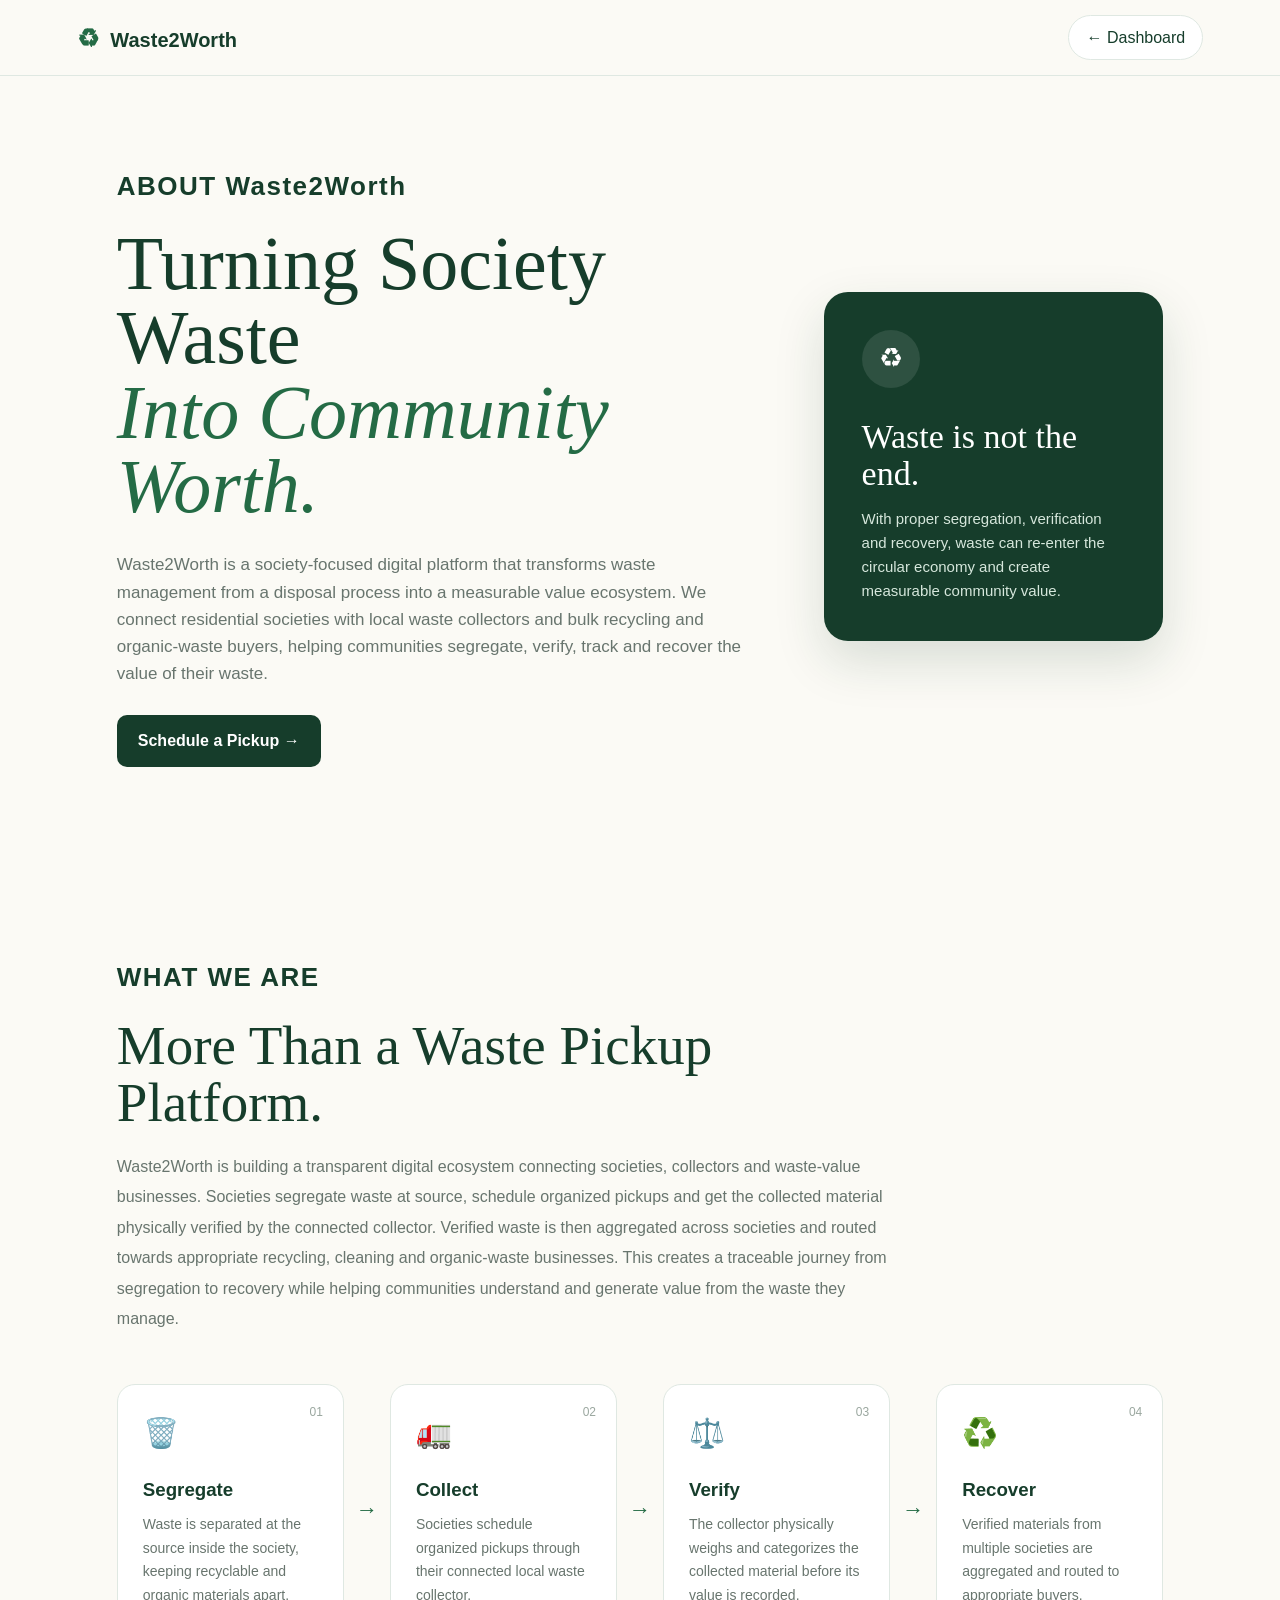
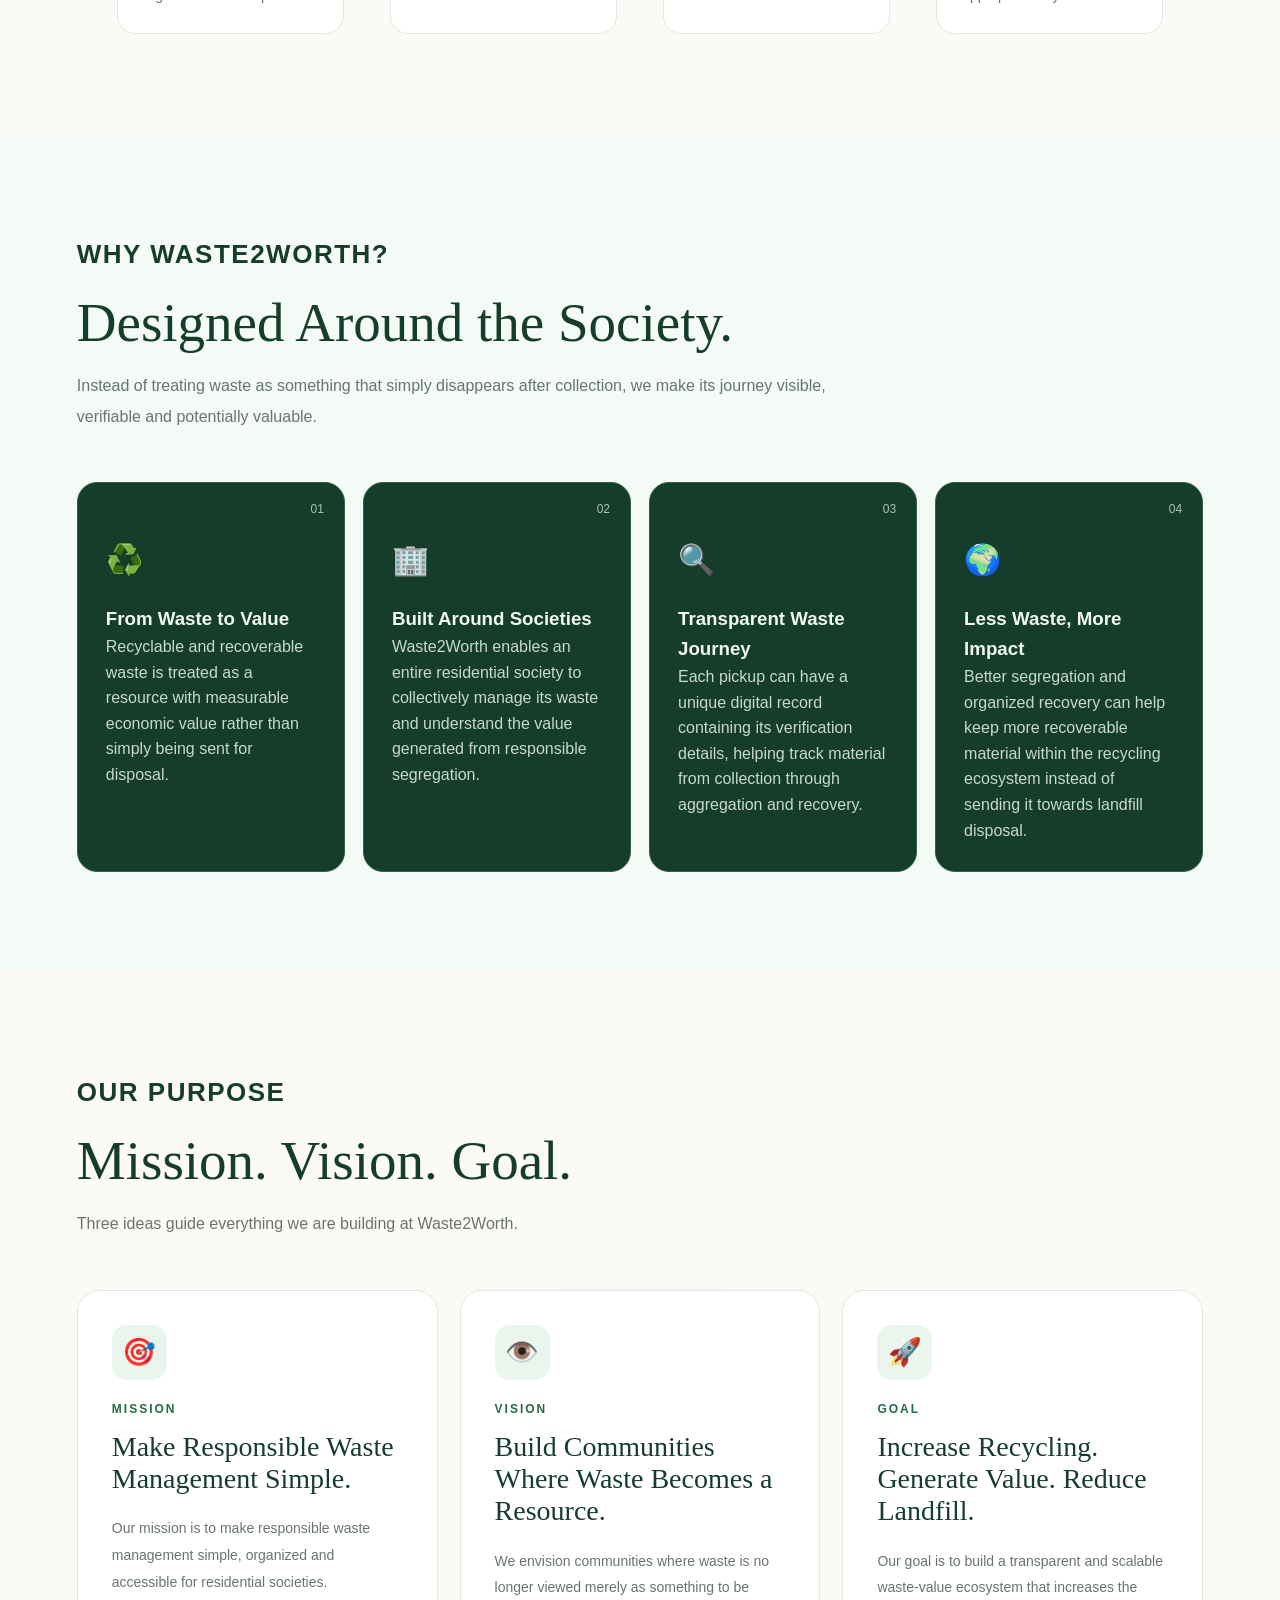
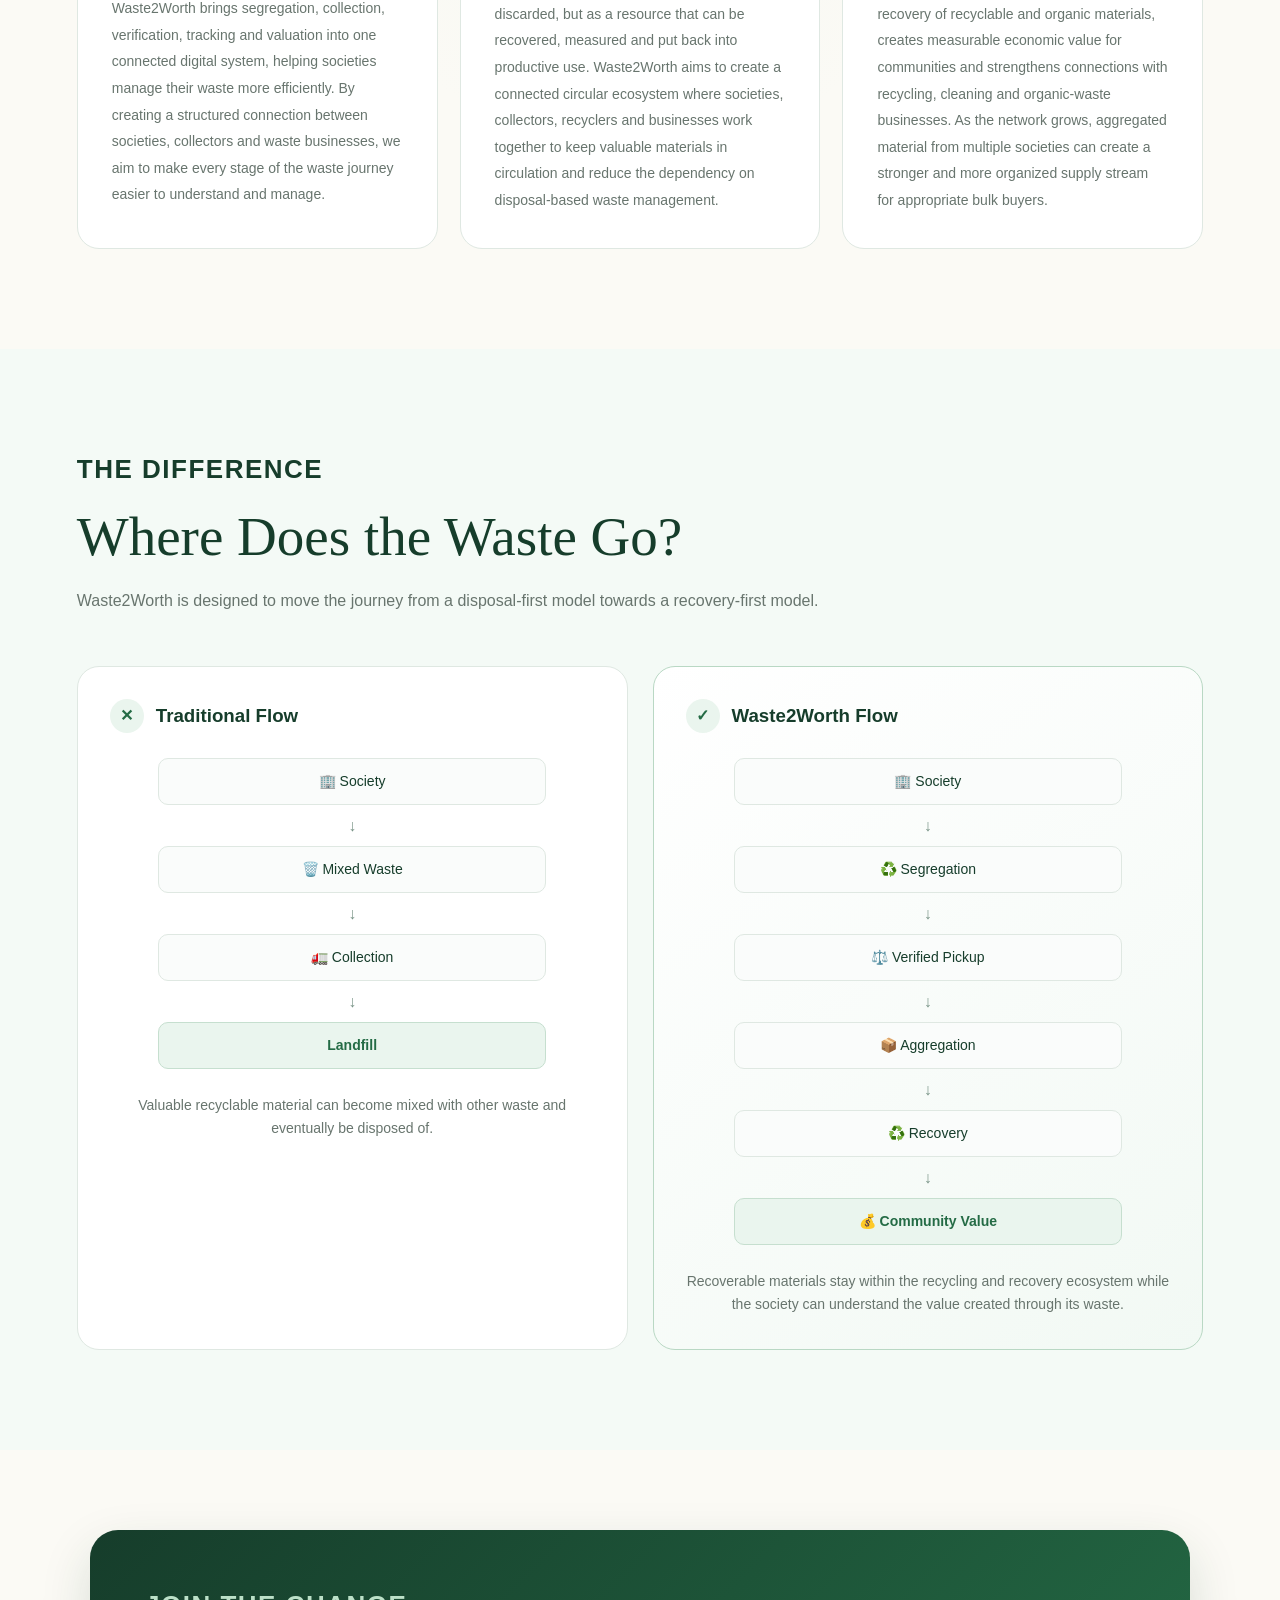
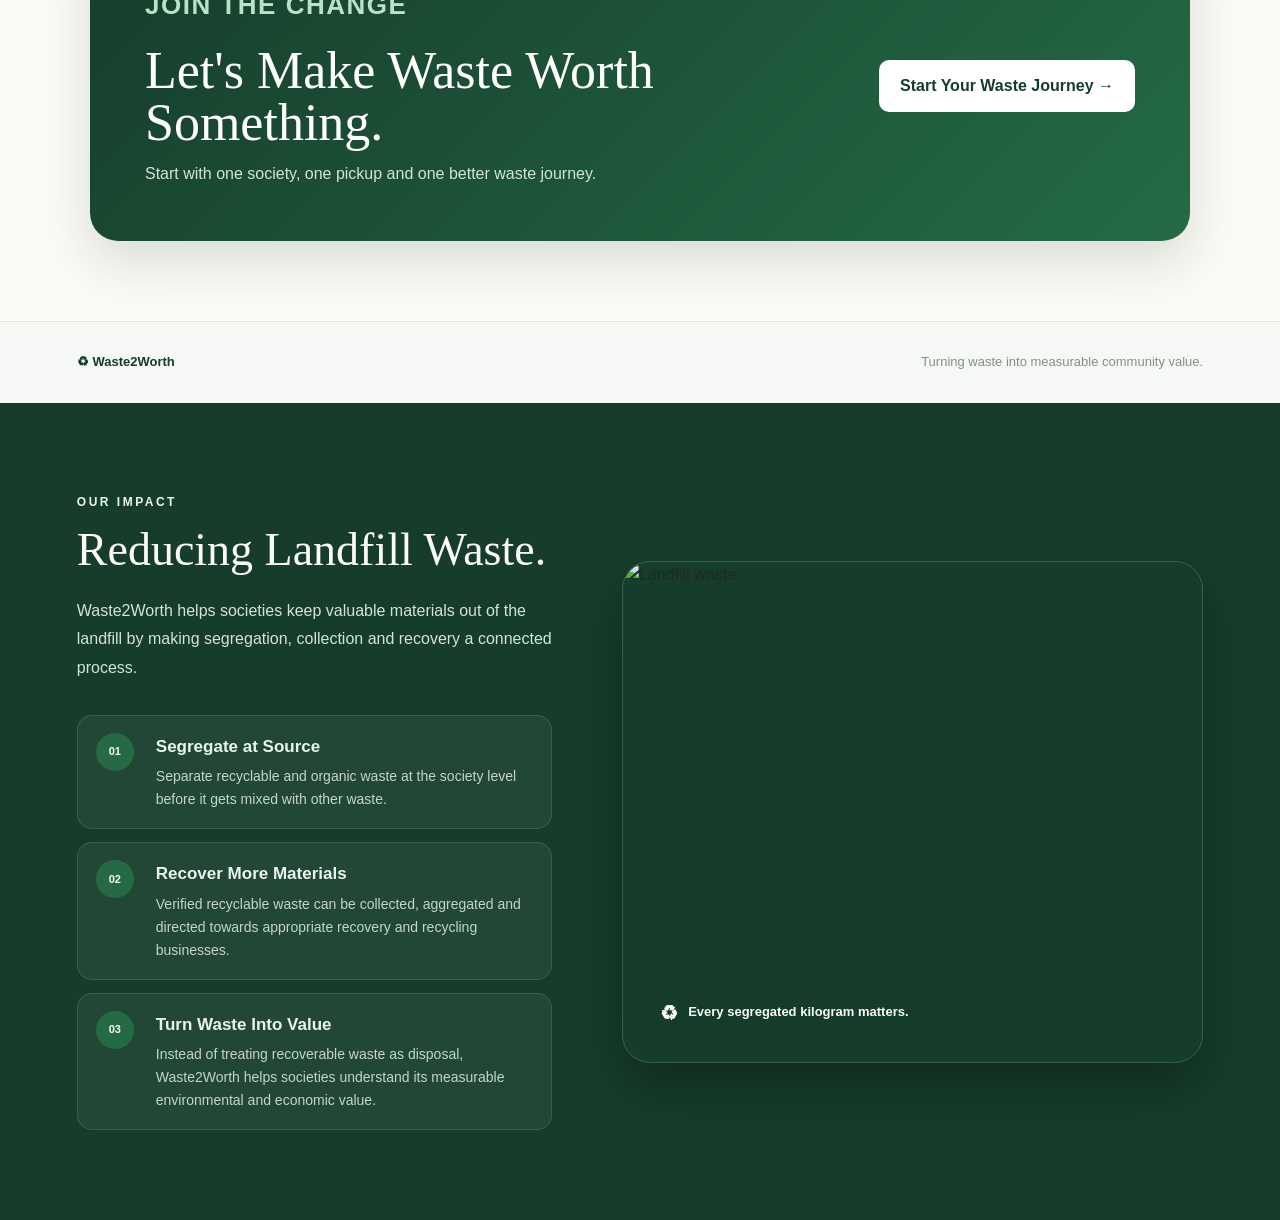
==== aboutus.html @ 1c3fe6f7 "Add files via upload" ====
<!DOCTYPE html>
<html lang="en">
<head>
    <meta charset="UTF-8">
    <meta name="viewport" content="width=device-width, initial-scale=1.0">

    <title>About Us | Waste2Worth</title>

    <!-- Google Font -->
    <link rel="preconnect" href="https://fonts.googleapis.com">
    <link rel="preconnect" href="https://fonts.gstatic.com" crossorigin>

    <link href="https://fonts.googleapis.com/css2?family=DM+Serif+Display:ital@0;1&display=swap" rel="stylesheet">

    <link rel="stylesheet" href="aboutus.css">
</head>

<body>

<!-- ============================= -->
<!-- NAVBAR -->
<!-- ============================= -->

<header class="navbar">

    <div class="logo">
        <span>♻</span>
        Waste2Worth
    </div>

    <a href="index.html" class="back-btn">
        ← Dashboard
    </a>

</header>


<main>

<!-- ============================= -->
<!-- HERO -->
<!-- ============================= -->

<section class="about-hero">

    <div class="hero-content">

        <p class="small-title">
            ABOUT <span>Waste2Worth</span>
        </p>

        <h1>
            Turning Society Waste
            <span>Into Community Worth.</span>
        </h1>

        <p class="hero-text">
            Waste2Worth is a society-focused digital platform that transforms
            waste management from a disposal process into a measurable value
            ecosystem. We connect residential societies with local waste
            collectors and bulk recycling and organic-waste buyers, helping
            communities segregate, verify, track and recover the value of
            their waste.
        </p>

        <a href="index.html" class="primary-btn">
            Schedule a Pickup →
        </a>

    </div>


    <div class="hero-stat-card">

        <div class="stat-icon">
            ♻
        </div>

        <h3>
            Waste is not the end.
        </h3>

        <p>
            With proper segregation, verification and recovery,
            waste can re-enter the circular economy and create
            measurable community value.
        </p>

    </div>

</section>


<!-- ============================= -->
<!-- WHAT WE ARE -->
<!-- ============================= -->

<section class="what-section">

    <div class="section-heading">

        <p class="small-title">
            WHAT WE ARE
        </p>

        <h2>
            More Than a Waste
            Pickup Platform.
        </h2>

        <p class="section-description">
            Waste2Worth is building a transparent digital ecosystem
            connecting societies, collectors and waste-value businesses.
            Societies segregate waste at source, schedule organized
            pickups and get the collected material physically verified
            by the connected collector. Verified waste is then aggregated
            across societies and routed towards appropriate recycling,
            cleaning and organic-waste businesses. This creates a traceable
            journey from segregation to recovery while helping communities
            understand and generate value from the waste they manage.
        </p>

    </div>


    <!-- JOURNEY -->

    <div class="journey">

        <div class="journey-card">

            <span>01</span>

            <div class="journey-icon">
                🗑️
            </div>

            <h3>
                Segregate
            </h3>

            <p>
                Waste is separated at the source inside the society,
                keeping recyclable and organic materials apart.
            </p>

        </div>


        <div class="journey-arrow">
            →
        </div>


        <div class="journey-card">

            <span>02</span>

            <div class="journey-icon">
                🚛
            </div>

            <h3>
                Collect
            </h3>

            <p>
                Societies schedule organized pickups through their
                connected local waste collector.
            </p>

        </div>


        <div class="journey-arrow">
            →
        </div>


        <div class="journey-card">

            <span>03</span>

            <div class="journey-icon">
                ⚖️
            </div>

            <h3>
                Verify
            </h3>

            <p>
                The collector physically weighs and categorizes the
                collected material before its value is recorded.
            </p>

        </div>


        <div class="journey-arrow">
            →
        </div>


        <div class="journey-card">

            <span>04</span>

            <div class="journey-icon">
                ♻️
            </div>

            <h3>
                Recover
            </h3>

            <p>
                Verified materials from multiple societies are
                aggregated and routed to appropriate buyers.
            </p>

        </div>

    </div>

</section>


<!-- ============================= -->
<!-- WHY WASTE2WORTH -->
<!-- ============================= -->

<section class="different-section">

    <div class="section-heading">

        <p class="small-title">
            WHY WASTE2WORTH?
        </p>

        <h2>
            Designed Around the Society.
        </h2>

        <p class="section-description">
            Instead of treating waste as something that simply disappears
            after collection, we make its journey visible, verifiable
            and potentially valuable.
        </p>

    </div>


    <div class="difference-grid">


        <article class="difference-card">

            <div class="card-number">
                01
            </div>

            <div class="difference-icon">
                ♻️
            </div>

            <h3>
                From Waste to Value
            </h3>

            <p>
                Recyclable and recoverable waste is treated as a resource
                with measurable economic value rather than simply being
                sent for disposal.
            </p>

        </article>


        <article class="difference-card">

            <div class="card-number">
                02
            </div>

            <div class="difference-icon">
                🏢
            </div>

            <h3>
                Built Around Societies
            </h3>

            <p>
                Waste2Worth enables an entire residential society to
                collectively manage its waste and understand the value
                generated from responsible segregation.
            </p>

        </article>


        <article class="difference-card">

            <div class="card-number">
                03
            </div>

            <div class="difference-icon">
                🔍
            </div>

            <h3>
                Transparent Waste Journey
            </h3>

            <p>
                Each pickup can have a unique digital record containing
                its verification details, helping track material from
                collection through aggregation and recovery.
            </p>

        </article>


        <article class="difference-card">

            <div class="card-number">
                04
            </div>

            <div class="difference-icon">
                🌍
            </div>

            <h3>
                Less Waste, More Impact
            </h3>

            <p>
                Better segregation and organized recovery can help keep
                more recoverable material within the recycling ecosystem
                instead of sending it towards landfill disposal.
            </p>

        </article>

    </div>

</section>


<!-- ============================= -->
<!-- MISSION VISION GOAL -->
<!-- ============================= -->

<section class="purpose-section">

    <div class="section-heading">

        <p class="small-title">
            OUR PURPOSE
        </p>

        <h2>
            Mission. Vision. Goal.
        </h2>

        <p class="section-description">
            Three ideas guide everything we are building at Waste2Worth.
        </p>

    </div>


    <div class="purpose-grid">


        <!-- MISSION -->

        <article class="purpose-card">

            <div class="purpose-icon">
                🎯
            </div>

            <p class="purpose-label">
                MISSION
            </p>

            <h3>
                Make Responsible Waste Management Simple.
            </h3>

            <p>
                Our mission is to make responsible waste management
                simple, organized and accessible for residential societies.
                Waste2Worth brings segregation, collection, verification,
                tracking and valuation into one connected digital system,
                helping societies manage their waste more efficiently.
                By creating a structured connection between societies,
                collectors and waste businesses, we aim to make every
                stage of the waste journey easier to understand and manage.
            </p>

        </article>


        <!-- VISION -->

        <article class="purpose-card featured">

            <div class="purpose-icon">
                👁️
            </div>

            <p class="purpose-label">
                VISION
            </p>

            <h3>
                Build Communities Where Waste Becomes a Resource.
            </h3>

            <p>
                We envision communities where waste is no longer viewed
                merely as something to be discarded, but as a resource
                that can be recovered, measured and put back into productive
                use. Waste2Worth aims to create a connected circular
                ecosystem where societies, collectors, recyclers and
                businesses work together to keep valuable materials in
                circulation and reduce the dependency on disposal-based
                waste management.
            </p>

        </article>


        <!-- GOAL -->

        <article class="purpose-card">

            <div class="purpose-icon">
                🚀
            </div>

            <p class="purpose-label">
                GOAL
            </p>

            <h3>
                Increase Recycling. Generate Value. Reduce Landfill.
            </h3>

            <p>
                Our goal is to build a transparent and scalable waste-value
                ecosystem that increases the recovery of recyclable and
                organic materials, creates measurable economic value for
                communities and strengthens connections with recycling,
                cleaning and organic-waste businesses. As the network grows,
                aggregated material from multiple societies can create a
                stronger and more organized supply stream for appropriate
                bulk buyers.
            </p>

        </article>

    </div>

</section>


<!-- ============================= -->
<!-- COMPARISON -->
<!-- ============================= -->

<section class="impact-section">

    <div class="section-heading">

        <p class="small-title">
            THE DIFFERENCE
        </p>

        <h2>
            Where Does the Waste Go?
        </h2>

        <p class="section-description">
            Waste2Worth is designed to move the journey from a
            disposal-first model towards a recovery-first model.
        </p>

    </div>


    <div class="comparison">


        <!-- TRADITIONAL -->

        <div class="comparison-card traditional">

            <div class="comparison-title">

                <span>✕</span>

                <h3>
                    Traditional Flow
                </h3>

            </div>


            <div class="flow">

                <div>
                    🏢 Society
                </div>

                <span>↓</span>

                <div>
                    🗑️ Mixed Waste
                </div>

                <span>↓</span>

                <div>
                    🚛 Collection
                </div>

                <span>↓</span>

                <div class="end-point">
                    Landfill
                </div>

            </div>


            <p>
                Valuable recyclable material can become mixed with
                other waste and eventually be disposed of.
            </p>

        </div>


        <!-- WASTE2WORTH -->

        <div class="comparison-card waste2worth-flow">

            <div class="comparison-title">

                <span>✓</span>

                <h3>
                    Waste2Worth Flow
                </h3>

            </div>


            <div class="flow">

                <div>
                    🏢 Society
                </div>

                <span>↓</span>

                <div>
                    ♻️ Segregation
                </div>

                <span>↓</span>

                <div>
                    ⚖️ Verified Pickup
                </div>

                <span>↓</span>

                <div>
                    📦 Aggregation
                </div>

                <span>↓</span>

                <div>
                    ♻️ Recovery
                </div>

                <span>↓</span>

                <div class="end-point">
                    💰 Community Value
                </div>

            </div>


            <p>
                Recoverable materials stay within the recycling and
                recovery ecosystem while the society can understand
                the value created through its waste.
            </p>

        </div>

    </div>

</section>


<!-- ============================= -->
<!-- CTA -->
<!-- ============================= -->

<section class="cta-section">

    <div>

        <p class="small-title">
            JOIN THE CHANGE
        </p>

        <h2>
            Let's Make Waste
            Worth Something.
        </h2>

        <p>
            Start with one society, one pickup and one better waste journey.
        </p>

    </div>


    <a href="pickup.html" class="primary-btn">
        Start Your Waste Journey →
    </a>

</section>

</main>


<!-- ============================= -->
<!-- FOOTER -->
<!-- ============================= -->

<footer class="footer">

    <p>
        ♻ Waste2Worth
    </p>

    <span>
        Turning waste into measurable community value.
    </span>

</footer>
<!-- =========================================
     REDUCING LANDFILL WASTE
========================================= -->

<section class="landfill-section">

    <!-- LEFT CONTENT -->
    <div class="landfill-content">

        <p class="landfill-label">OUR IMPACT</p>

        <h1>
            Reducing <span>Landfill Waste.</span>
        </h1>

        <p class="landfill-intro">
            Waste2Worth helps societies keep valuable materials out of
            the landfill by making segregation, collection and recovery
            a connected process.
        </p>


        <div class="landfill-points">

            <div class="point">

                <div class="point-number">01</div>

                <div>
                    <h3>Segregate at Source</h3>

                    <p>
                        Separate recyclable and organic waste at the
                        society level before it gets mixed with other waste.
                    </p>
                </div>

            </div>


            <div class="point">

                <div class="point-number">02</div>

                <div>
                    <h3>Recover More Materials</h3>

                    <p>
                        Verified recyclable waste can be collected,
                        aggregated and directed towards appropriate
                        recovery and recycling businesses.
                    </p>
                </div>

            </div>


            <div class="point">

                <div class="point-number">03</div>

                <div>
                    <h3>Turn Waste Into Value</h3>

                    <p>
                        Instead of treating recoverable waste as disposal,
                        Waste2Worth helps societies understand its
                        measurable environmental and economic value.
                    </p>
                </div>

            </div>

        </div>

    </div>


    <!-- RIGHT IMAGE -->
    <div class="landfill-image">

        <div class="image-wrapper">

            <img src="C:\Users\hp\OneDrive\Desktop\first project\Screenshot_4-9-2026_25258_www.bing.com.jpeg"
                 alt="Landfill waste">

            <div class="image-caption">
                <span>♻</span>
                Every segregated kilogram matters.
            </div>

        </div>

    </div>

</section>
 

  



<script src="aboutus.js"></script>


</body>
</html>
---- aboutus.css ----
/* =========================================
   WASTE2WORTH — ABOUT US
   LIGHT GREEN + DARK CARD + SOFT GRADIENT
   ========================================= */

* {
    margin: 0;
    padding: 0;
    box-sizing: border-box;
}


/* =========================================
   ROOT COLORS
   ========================================= */

:root {
    --green: #246b45;
    --dark-green: #163d2b;
    --deep-green: #102c1f;

    --light-green: #eaf5ee;
    --soft-green: #f4faf6;
    --pale-green: #edf7f1;
    --mint: #dcefe3;

    --cream: #fbfaf5;

    --text: #1d2b24;
    --muted: #68756e;

    --border: #dfe8e2;

    --white: #ffffff;

    /* Hover gradient colors */
    --hover-mint: rgba(214, 239, 222, 0.75);
    --hover-green: rgba(191, 225, 204, 0.60);
    --hover-gold: rgba(244, 229, 181, 0.55);
}


/* =========================================
   BASIC
   ========================================= */

html {
    scroll-behavior: smooth;
}


body {
    font-family: Arial, Helvetica, sans-serif;

    background: var(--cream);

    color: var(--text);

    line-height: 1.6;

    overflow-x: hidden;
}


a {
    color: inherit;
}


/* =========================================
   NAVBAR
   ========================================= */

.navbar {
    height: 76px;

    padding: 0 6%;

    display: flex;

    align-items: center;

    justify-content: space-between;

    background: rgba(251, 250, 245, 0.94);

    border-bottom: 1px solid var(--border);

    position: sticky;

    top: 0;

    z-index: 100;

    backdrop-filter: blur(12px);
}


.logo {
    font-size: 20px;

    font-weight: 700;

    color: var(--dark-green);
}


.logo span {
    color: var(--green);

    font-size: 25px;

    margin-right: 6px;
}


.back-btn {
    text-decoration: none;

    color: var(--dark-green);

    border: 1px solid var(--border);

    padding: 9px 17px;

    border-radius: 999px;

    background: var(--white);

    transition: all 0.3s ease;
}


.back-btn:hover {
    background: var(--light-green);

    border-color: #b9d8c4;

    transform: translateY(-2px);
}


/* =========================================
   HERO
   ========================================= */

.about-hero {
    max-width: 1200px;

    min-height: 590px;

    margin: auto;

    padding: 90px 6%;

    display: grid;

    grid-template-columns: 1.5fr 0.8fr;

    align-items: center;

    gap: 70px;
}


.small-title {
    font-size: 26px;
    font-weight: 800;
    letter-spacing: 1.5px;
    color: #163d2b; 
    margin-bottom: 18px;
}

.small-title span {
    font-weight: 900;
    color:var(--dark-green);
}


.hero-content h1 {
    font-family: Georgia, "Times New Roman", serif;

    font-size: clamp(48px, 6vw, 76px);

    line-height: 0.98;

    font-weight: 400;

    color: var(--dark-green);
}


.hero-content h1 span {
    display: block;

    font-style: italic;

    color: var(--green);
}


.hero-text {
    max-width: 680px;

    color: var(--muted);

    font-size: 17px;

    margin: 28px 0;
}


.primary-btn {
    display: inline-block;

    text-decoration: none;

    background: var(--dark-green);

    color: white;

    padding: 13px 21px;

    border-radius: 10px;

    font-weight: 700;

    transition: all 0.3s ease;
}


.primary-btn:hover {
    background: var(--green);

    transform: translateY(-3px);

    box-shadow:
        0 10px 25px rgba(36, 107, 69, 0.18);
}


/* =========================================
   HERO STAT CARD
   ========================================= */

.hero-stat-card {
    background: var(--dark-green);

    color: white;

    padding: 38px;

    border-radius: 24px;

    box-shadow:
        0 20px 50px rgba(22, 61, 43, 0.15);

    transition:
        transform 0.35s ease,
        box-shadow 0.35s ease;
}


.hero-stat-card:hover {
    transform: translateY(-6px);

    box-shadow:
        0 25px 60px rgba(36, 107, 69, 0.20);
}


.stat-icon {
    width: 58px;

    height: 58px;

    display: grid;

    place-items: center;

    background: rgba(255, 255, 255, 0.10);

    border-radius: 50%;

    font-size: 27px;

    margin-bottom: 30px;
}


.hero-stat-card h3 {
    font-family: Georgia, "Times New Roman", serif;

    font-size: 34px;

    font-weight: 400;

    line-height: 1.1;

    margin-bottom: 15px;
}


.hero-stat-card p {
    color: #d6e7dc;

    font-size: 15px;
}


/* =========================================
   COMMON SECTIONS
   ========================================= */

.what-section,
.different-section,
.purpose-section,
.impact-section {
    max-width: 1200px;

    margin: auto;

    padding: 100px 6%;
}


.section-heading {
    max-width: 780px;

    margin-bottom: 50px;
}


.section-heading h2 {
    font-family: Georgia, "Times New Roman", serif;

    font-weight: 400;

    font-size: clamp(38px, 5vw, 55px);

    line-height: 1.05;

    color: var(--dark-green);

    margin-bottom: 20px;
}


.section-description {
    color: var(--muted);

    font-size: 16px;

    line-height: 1.9;
}


/* =========================================
   JOURNEY CARDS
   ========================================= */

.journey {
    display: flex;

    align-items: stretch;

    gap: 12px;
}


.journey-card {
    flex: 1;

    position: relative;

    background: var(--white);

    border: 1px solid var(--border);

    border-radius: 18px;

    padding: 25px;

    transition:
        transform 0.3s ease,
        box-shadow 0.3s ease,
        border-color 0.3s ease;
}


.journey-card:hover {
    transform: translateY(-7px);

    border-color: #bddac7;

    box-shadow:
        0 15px 35px rgba(36, 107, 69, 0.10);
}


.journey-card > span {
    position: absolute;

    right: 20px;

    top: 18px;

    font-size: 12px;

    color: #9aa79f;
}


.journey-icon {
    font-size: 29px;

    margin-bottom: 18px;
}


.journey-card h3 {
    color: var(--dark-green);

    margin-bottom: 8px;
}


.journey-card p {
    color: var(--muted);

    font-size: 14px;

    line-height: 1.7;
}


.journey-arrow {
    display: flex;

    align-items: center;

    color: var(--green);

    font-size: 22px;
}


/* =========================================
   DIFFERENT SECTION
   ========================================= */

.different-section {
    max-width: none;

    padding-left: max(6%, calc((100% - 1200px) / 2));

    padding-right: max(6%, calc((100% - 1200px) / 2));

    background: var(--soft-green);
}


.difference-grid {
    display: grid;

    grid-template-columns: repeat(4, 1fr);

    gap: 18px;
}


/* =========================================
   DARK GREEN DIFFERENCE CARDS
   ========================================= */

.difference-card {
    background: var(--dark-green);

    border: 1px solid #2d6348;

    border-radius: 20px;

    padding: 28px;

    position: relative;

    min-height: 285px;

    color: white;

    overflow: hidden;

    isolation: isolate;

    transition:
        transform 0.4s ease,
        box-shadow 0.4s ease,
        border-color 0.4s ease;
}


/* =========================================
   SOFT MOVING GRADIENT
   ========================================= */

.difference-card::before {
    content: "";

    position: absolute;

    inset: -45%;

    background:

        radial-gradient(
            circle at 20% 30%,
            var(--hover-mint),
            transparent 32%
        ),

        radial-gradient(
            circle at 80% 70%,
            var(--hover-gold),
            transparent 30%
        ),

        radial-gradient(
            circle at 60% 20%,
            var(--hover-green),
            transparent 35%
        );

    opacity: 0;

    transform:
        translate(-10%, 10%)
        scale(0.9);

    transition:
        opacity 0.6s ease,
        transform 0.8s ease;

    z-index: -1;
}


/* =========================================
   CARD HOVER
   ========================================= */

.difference-card:hover {
    transform: translateY(-8px);

    border-color: #b8d7c2;

    box-shadow:
        0 20px 45px rgba(36, 107, 69, 0.18);
}


.difference-card:hover::before {
    opacity: 1;

    transform:
        translate(8%, -8%)
        scale(1.15);

    animation:
        softGradientMove 5s ease-in-out infinite alternate;
}


/* =========================================
   GRADIENT MOTION
   ========================================= */

@keyframes softGradientMove {

    0% {
        transform:
            translate(8%, -8%)
            scale(1.15);
    }

    50% {
        transform:
            translate(-3%, 5%)
            scale(1.2);
    }

    100% {
        transform:
            translate(10%, 2%)
            scale(1.15);
    }
}


/* =========================================
   DIFFERENCE CARD CONTENT
   ========================================= */

.difference-card h3 {
    color: #f3f8f4;

    position: relative;

    z-index: 2;
}


.difference-card p {
    color: #c8d9ce;

    position: relative;

    z-index: 2;
}


.difference-icon {
    font-size: 30px;

    margin: 25px 0 20px;

    position: relative;

    z-index: 2;
}


.card-number {
    position: absolute;

    right: 20px;

    top: 17px;

    color: #a7c5b2;

    font-size: 12px;

    z-index: 2;
}


/* =========================================
   MISSION / VISION / GOAL
   ========================================= */

.purpose-section {
    max-width: none;

    background: var(--cream);

    padding-left: max(6%, calc((100% - 1200px) / 2));

    padding-right: max(6%, calc((100% - 1200px) / 2));

    position: relative;

    isolation: isolate;

    overflow: hidden;
}


/* Soft background glow */

.purpose-section::before {
    content: "";

    position: absolute;

    width: 600px;

    height: 600px;

    border-radius: 50%;

    background:
        radial-gradient(
            circle,
            rgba(169, 215, 187, 0.30) 0%,
            rgba(220, 239, 227, 0.18) 35%,
            rgba(251, 250, 245, 0) 72%
        );

    left: 50%;

    top: 50%;

    transform:
        translate(-50%, -50%);

    z-index: -1;

    opacity: 0.45;

    transition:
        opacity 0.6s ease,
        transform 0.6s ease;
}


/* Background becomes slightly brighter
   when hovering any purpose card */

.purpose-section:has(.purpose-card:hover)::before {
    opacity: 0.9;

    transform:
        translate(-50%, -50%)
        scale(1.15);
}


.purpose-grid {
    display: grid;

    grid-template-columns: repeat(3, 1fr);

    gap: 22px;

    position: relative;
}


/* =========================================
   PURPOSE CARDS
   ========================================= */
/* =========================================
   MISSION / VISION / GOAL
   ========================================= */

.purpose-section {
    max-width: none;

    background: var(--cream);

    padding-left: max(6%, calc((100% - 1200px) / 2));
    padding-right: max(6%, calc((100% - 1200px) / 2));

    position: relative;

    isolation: isolate;

    overflow: hidden;
}


/* Soft light green background glow */

.purpose-section::before {
    content: "";

    position: absolute;

    width: 600px;
    height: 600px;

    border-radius: 50%;

    background:
        radial-gradient(
            circle,
            rgba(169, 215, 187, 0.30) 0%,
            rgba(220, 239, 227, 0.18) 35%,
            rgba(251, 250, 245, 0) 72%
        );

    left: 50%;
    top: 50%;

    transform: translate(-50%, -50%);

    z-index: -1;

    opacity: 0.45;

    transition:
        opacity 0.6s ease,
        transform 0.6s ease;
}


/* Background glow increases on hover */

.purpose-section:has(.purpose-card:hover)::before {

    opacity: 0.9;

    transform:
        translate(-50%, -50%)
        scale(1.15);
}


/* =========================================
   PURPOSE GRID
   ========================================= */

.purpose-grid {

    display: grid;

    grid-template-columns: repeat(3, 1fr);

    gap: 22px;

    position: relative;
}


/* =========================================
   PURPOSE CARD
   ========================================= */

.purpose-card {

    background: #ffffff;

    border: 1px solid var(--border);

    border-radius: 22px;

    padding: 34px;

    min-height: 450px;

    position: relative;

    overflow: hidden;

    isolation: isolate;

    transition:
        transform 0.4s ease,
        box-shadow 0.4s ease,
        border-color 0.4s ease,
        background 0.5s ease;
}


/* =========================================
   SOFT MOVING GRADIENT
   ========================================= */

.purpose-card::before {

    content: "";

    position: absolute;

    inset: -40%;

    background:

        radial-gradient(
            circle at 20% 25%,
            rgba(119, 195, 148, 0.35),
            transparent 32%
        ),

        radial-gradient(
            circle at 80% 75%,
            rgba(220, 239, 227, 0.25),
            transparent 30%
        ),

        radial-gradient(
            circle at 60% 20%,
            rgba(244, 229, 181, 0.16),
            transparent 35%
        );

    opacity: 0;

    transform:
        translate(-10%, 10%)
        scale(0.9);

    transition:
        opacity 0.5s ease,
        transform 0.7s ease;

    z-index: -1;
}


/* =========================================
   HOVER — DARK GREEN
   ========================================= */

.purpose-card:hover {

    background:
        linear-gradient(
            145deg,
            #163d2b,
            #1d5138
        );

    transform: translateY(-10px);

    border-color: #79a98b;

    box-shadow:
        0 25px 55px rgba(22, 61, 43, 0.22);
}


.purpose-card:hover::before {

    opacity: 1;

    transform:
        translate(8%, -8%)
        scale(1.15);

    animation:
        purposeGradientMove 5s ease-in-out infinite alternate;
}


/* =========================================
   GRADIENT MOTION
   ========================================= */

@keyframes purposeGradientMove {

    0% {
        transform:
            translate(8%, -8%)
            scale(1.15);
    }

    50% {
        transform:
            translate(-4%, 5%)
            scale(1.2);
    }

    100% {
        transform:
            translate(10%, 2%)
            scale(1.15);
    }
}


/* =========================================
   PURPOSE ICON
   ========================================= */

.purpose-icon {

    width: 55px;

    height: 55px;

    display: grid;

    place-items: center;

    border-radius: 15px;

    background: var(--light-green);

    color: var(--green);

    font-size: 27px;

    margin-bottom: 20px;

    position: relative;

    z-index: 2;

    transition:
        background 0.4s ease,
        color 0.4s ease,
        transform 0.4s ease;
}


/* Icon on hover */

.purpose-card:hover .purpose-icon {

    background: rgba(255, 255, 255, 0.12);

    color: #d8eee0;

    transform:
        scale(1.08)
        rotate(-3deg);
}


/* =========================================
   LABEL
   ========================================= */

.purpose-label {

    color: var(--green);

    letter-spacing: 2px;

    font-size: 12px;

    font-weight: 700;

    margin-bottom: 12px;

    position: relative;

    z-index: 2;

    transition: color 0.4s ease;
}


/* Label hover */

.purpose-card:hover .purpose-label {

    color: #b8dec5;
}


/* =========================================
   HEADING
   ========================================= */

.purpose-card h3 {

    font-family: Georgia, "Times New Roman", serif;

    font-weight: 400;

    font-size: 28px;

    line-height: 1.15;

    margin-bottom: 20px;

    color: var(--dark-green);

    position: relative;

    z-index: 2;

    transition: color 0.4s ease;
}


/* Heading hover */

.purpose-card:hover h3 {

    color: #f3f8f5;
}


/* =========================================
   DESCRIPTION
   ========================================= */

.purpose-card > p:last-child {

    color: var(--muted);

    font-size: 14px;

    line-height: 1.9;

    position: relative;

    z-index: 2;

    transition: color 0.4s ease;
}


/* Description hover */

.purpose-card:hover > p:last-child {

    color: #d2e3d9;
}



/* =========================================
   COMPARISON SECTION
   ========================================= */

.impact-section {
    max-width: none;

    background: var(--soft-green);

    padding-left: max(6%, calc((100% - 1200px) / 2));

    padding-right: max(6%, calc((100% - 1200px) / 2));
}


.comparison {
    display: grid;

    grid-template-columns: 1fr 1fr;

    gap: 25px;
}


.comparison-card {
    background: var(--white);

    border: 1px solid var(--border);

    border-radius: 22px;

    padding: 32px;

    transition:
        transform 0.3s ease,
        box-shadow 0.3s ease;
}


.comparison-card:hover {
    transform: translateY(-6px);

    box-shadow:
        0 18px 40px rgba(36, 107, 69, 0.10);
}


.comparison-card.waste2worth-flow {
    border: 1px solid #b9d8c4;

    background:
        linear-gradient(
            145deg,
            #ffffff,
            #f2f9f4
        );
}


.comparison-title {
    display: flex;

    align-items: center;

    gap: 12px;

    margin-bottom: 25px;
}


.comparison-title span {
    width: 34px;

    height: 34px;

    display: grid;

    place-items: center;

    border-radius: 50%;

    background: var(--light-green);

    color: var(--green);

    font-weight: 700;
}


.comparison-title h3 {
    color: var(--dark-green);
}


/* =========================================
   FLOW
   ========================================= */

.flow {
    display: flex;

    flex-direction: column;

    align-items: center;

    gap: 8px;
}


.flow div {
    width: 80%;

    text-align: center;

    padding: 11px;

    border: 1px solid var(--border);

    border-radius: 10px;

    background: #fafcfb;

    color: var(--dark-green);

    font-size: 14px;
}


.flow span {
    color: #789386;
}


.flow .end-point {
    background: var(--light-green);

    border-color: #c6dfcf;

    font-weight: 700;

    color: var(--green);
}


.comparison-card > p {
    color: var(--muted);

    font-size: 14px;

    margin-top: 25px;

    text-align: center;

    line-height: 1.7;
}


/* =========================================
   CTA
   ========================================= */

.cta-section {
    max-width: 1100px;

    margin: 80px auto;

    padding: 55px;

    border-radius: 28px;

    background:
        linear-gradient(
            135deg,
            #163d2b,
            #246b45
        );

    color: white;

    display: flex;

    align-items: center;

    justify-content: space-between;

    gap: 30px;

    box-shadow:
        0 20px 50px rgba(22, 61, 43, 0.15);
}


.cta-section h2 {
    font-family: Georgia, "Times New Roman", serif;

    font-size: clamp(35px, 5vw, 52px);

    line-height: 1;

    font-weight: 400;

    margin-bottom: 12px;
}


.cta-section p:last-child {
    color: #d3e5da;
}


.cta-section .small-title {
    color: #bce0c8;
}


.cta-section .primary-btn {
    background: white;

    color: var(--dark-green);

    white-space: nowrap;
}


.cta-section .primary-btn:hover {
    background: var(--light-green);

    color: var(--green);
}


/* =========================================
   FOOTER
   ========================================= */

.footer {
    padding: 30px 6%;

    border-top: 1px solid var(--border);

    background: #f5f8f5;

    display: flex;

    justify-content: space-between;

    gap: 20px;

    color: #829087;

    font-size: 13px;
}


.footer p {
    font-weight: 700;

    color: var(--dark-green);
}


/* =========================================
   SCROLL REVEAL
   ========================================= */

.reveal {
    opacity: 0;

    transform: translateY(25px);

    transition:
        opacity 0.7s ease,
        transform 0.7s ease;
}


.reveal.visible {
    opacity: 1;

    transform: translateY(0);
}


/* =========================================
   TABLET
   ========================================= */

@media (max-width: 950px) {

    .about-hero {
        grid-template-columns: 1fr;

        gap: 40px;
    }


    .difference-grid {
        grid-template-columns: repeat(2, 1fr);
    }


    .purpose-grid {
        grid-template-columns: 1fr;
    }


    .journey {
        display: grid;

        grid-template-columns: 1fr 1fr;
    }


    .journey-arrow {
        display: none;
    }


    .comparison {
        grid-template-columns: 1fr;
    }

}


/* =========================================
   MOBILE
   ========================================= */

@media (max-width: 600px) {

    .navbar {
        padding: 0 5%;
    }


    .about-hero,
    .what-section,
    .different-section,
    .purpose-section,
    .impact-section {
        padding-top: 65px;

        padding-bottom: 65px;
    }


    .about-hero {
        min-height: auto;
    }


    .hero-content h1 {
        font-size: 48px;
    }


    .hero-stat-card {
        padding: 28px;
    }


    .difference-grid,
    .journey {
        grid-template-columns: 1fr;
    }


    .comparison-card {
        padding: 24px 18px;
    }


    .flow div {
        width: 95%;
    }


    .cta-section {
        margin: 45px 5%;

        padding: 35px 25px;

        align-items: flex-start;

        flex-direction: column;
    }


    .footer {
        flex-direction: column;
    }


    .back-btn {
        padding: 7px 12px;

        font-size: 13px;
    }

}


/* =========================================
   REDUCED MOTION
   ========================================= */

@media (prefers-reduced-motion: reduce) {

    * {
        scroll-behavior: auto !important;
    }


    .difference-card::before {
        animation: none !important;
    }


    .difference-card,
    .purpose-card,
    .journey-card,
    .comparison-card,
    .hero-stat-card {
        transition: none;
    }

}
/* =========================================
   MINIMIZING LANDFILL
========================================= */

.landfill-section {
    width: 100%;
    min-height: 650px;

    padding: 90px 6%;

    background: var(--dark-green);

    display: grid;
    grid-template-columns: 0.9fr 1.1fr;

    align-items: center;
    gap: 70px;

    overflow: hidden;
}


/* =========================================
   LEFT CONTENT
========================================= */

.landfill-content {
    max-width: 620px;
}


.landfill-label {
    color: var(--light-green);

    font-size: 12px;

    font-weight: 700;

    letter-spacing: 2.5px;

    margin-bottom: 14px;
}


.landfill-content h1 {
    font-family: Georgia, "Times New Roman", serif;

    font-size: 46px;

    line-height: 1.05;

    font-weight: 400;

    color: var(--cream);

    margin-bottom: 22px;
}


.landfill-content h1 span {
    color: var(--yellow);
}


/* =========================================
   INTRO TEXT
========================================= */

.landfill-intro {
    color: #d4e3da;

    font-size: 16px;

    line-height: 1.8;

    max-width: 570px;

    margin-bottom: 32px;
}


/* =========================================
   LANDFILL POINTS
========================================= */

.landfill-points {
    display: flex;

    flex-direction: column;

    gap: 13px;
}


/* =========================================
   POINT CARD
========================================= */

.landfill-points .point {
    display: grid;

    grid-template-columns: 45px 1fr;

    align-items: start;

    gap: 15px;

    padding: 17px 18px;

    background: rgba(255, 255, 255, 0.055);

    border: 1px solid rgba(234, 245, 238, 0.13);

    border-radius: 15px;

    transition:
        transform 0.3s ease,
        background 0.3s ease,
        border-color 0.3s ease,
        box-shadow 0.3s ease;
}


/* =========================================
   NUMBER
========================================= */

.point-number {
    width: 38px;
    height: 38px;

    display: flex;

    align-items: center;

    justify-content: center;

    border-radius: 50%;

    background: var(--green);

    color: var(--cream);

    font-size: 11px;

    font-weight: 700;

    transition:
        background 0.3s ease,
        color 0.3s ease,
        transform 0.3s ease;
}


/* =========================================
   POINT HEADING
========================================= */

.landfill-points .point h3 {
    color: var(--light-green);

    font-size: 17px;

    margin-bottom: 5px;

    font-weight: 700;
}


/* =========================================
   POINT DESCRIPTION
========================================= */

.landfill-points .point p {
    color: #c5d5cb;

    font-size: 14px;

    line-height: 1.65;
}


/* =========================================
   POINT HOVER
========================================= */

.landfill-points .point:hover {
    transform: translateX(7px);

    background:
        linear-gradient(
            135deg,
            rgba(155, 214, 168, 0.10),
            rgba(244, 229, 181, 0.06)
        );

    border-color: rgba(155, 214, 168, 0.35);

    box-shadow:
        0 12px 30px rgba(0, 0, 0, 0.15);
}


.landfill-points .point:hover .point-number {
    background: var(--yellow);

    color: var(--dark-green);

    transform: scale(1.08);
}


/* =========================================
   RIGHT IMAGE
========================================= */

.landfill-image {
    width: 100%;

    display: flex;

    justify-content: center;

    align-items: center;
}


.image-wrapper {
    width: 100%;

    max-width: 720px;

    position: relative;

    overflow: hidden;

    border-radius: 28px;

    border: 1px solid rgba(234, 245, 238, 0.18);

    box-shadow:
        0 25px 55px rgba(0, 0, 0, 0.28);

    transition:
        transform 0.4s ease,
        border-color 0.4s ease,
        box-shadow 0.4s ease;
}


.image-wrapper img {
    width: 100%;

    height: 500px;

    display: block;

    object-fit: cover;

    transition:
        transform 0.7s ease,
        filter 0.5s ease;
}


/* =========================================
   IMAGE HOVER
========================================= */

.image-wrapper:hover {
    transform: translateY(-8px);

    border-color: var(--light-green);

    box-shadow:
        0 30px 65px rgba(0, 0, 0, 0.35);
}


.image-wrapper:hover img {
    transform: scale(1.05);

    filter: saturate(1.05);
}


/* =========================================
   IMAGE CAPTION
========================================= */

.image-caption {
    position: absolute;

    left: 20px;
    right: 20px;
    bottom: 20px;

    display: flex;

    align-items: center;

    gap: 10px;

    padding: 13px 17px;

    border-radius: 12px;

    background: rgba(22, 61, 43, 0.88);

    backdrop-filter: blur(10px);

    color: var(--cream);

    font-size: 13px;

    font-weight: 700;
}


.image-caption span {
    color: var(--yellow);

    font-size: 20px;
}


/* =========================================
   TABLET
========================================= */

@media (max-width: 950px) {

    .landfill-section {
        grid-template-columns: 1fr;

        gap: 50px;

        padding: 80px 6%;
    }


    .landfill-content {
        max-width: 800px;
    }


    .landfill-image {
        max-width: 850px;

        margin: auto;
    }


    .image-wrapper {
        max-width: 850px;
    }


    .image-wrapper img {
        height: 450px;
    }
}


/* =========================================
   MOBILE
========================================= */

@media (max-width: 600px) {

    .landfill-section {
        padding: 65px 5%;

        gap: 35px;
    }


    .landfill-content h1 {
        font-size: 36px;
    }


    .landfill-intro {
        font-size: 15px;

        line-height: 1.7;
    }


    .landfill-points {
        gap: 10px;
    }


    .landfill-points .point {
        grid-template-columns: 38px 1fr;

        gap: 12px;

        padding: 15px;
    }


    .point-number {
        width: 34px;
        height: 34px;
    }


    .landfill-points .point h3 {
        font-size: 15px;
    }


    .landfill-points .point p {
        font-size: 13px;
    }


    .image-wrapper {
        border-radius: 20px;
    }


    .image-wrapper img {
        height: 300px;
    }


    .image-caption {
        left: 12px;
        right: 12px;
        bottom: 12px;

        font-size: 11px;
    }
}
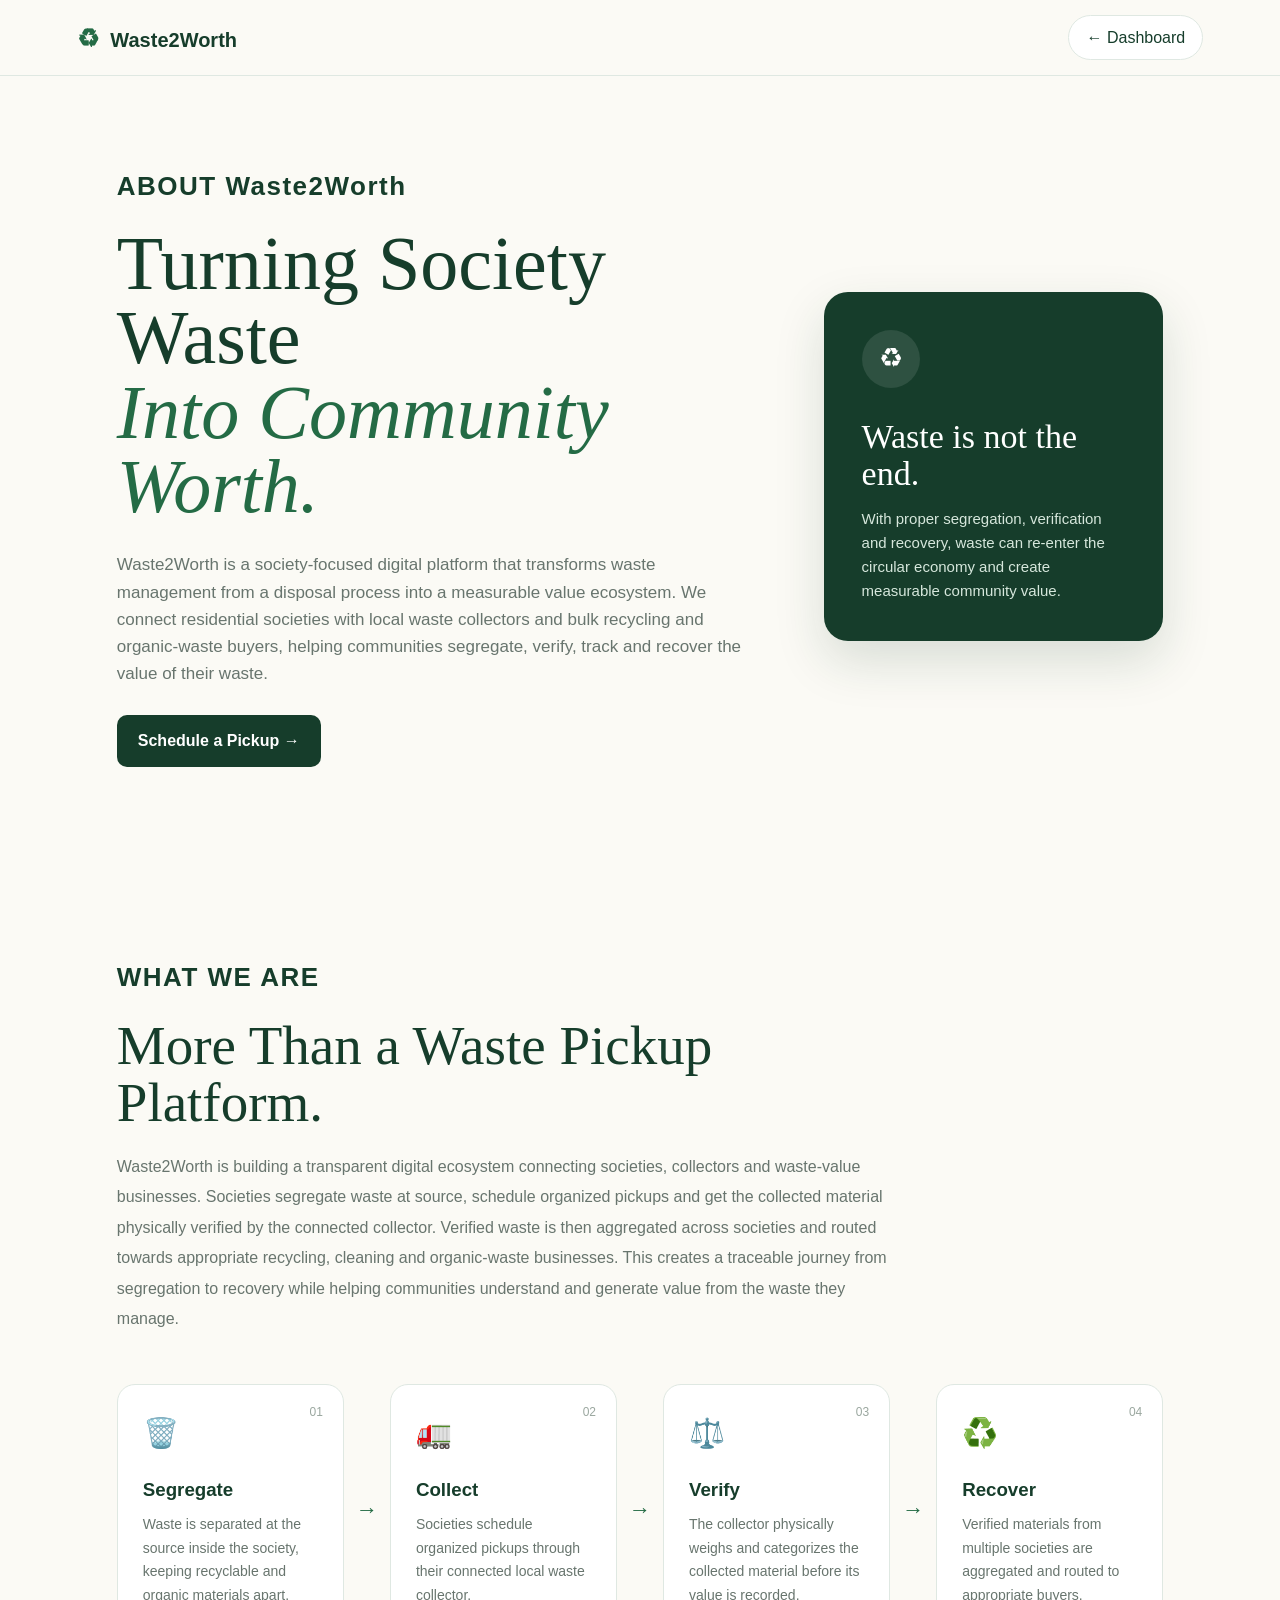
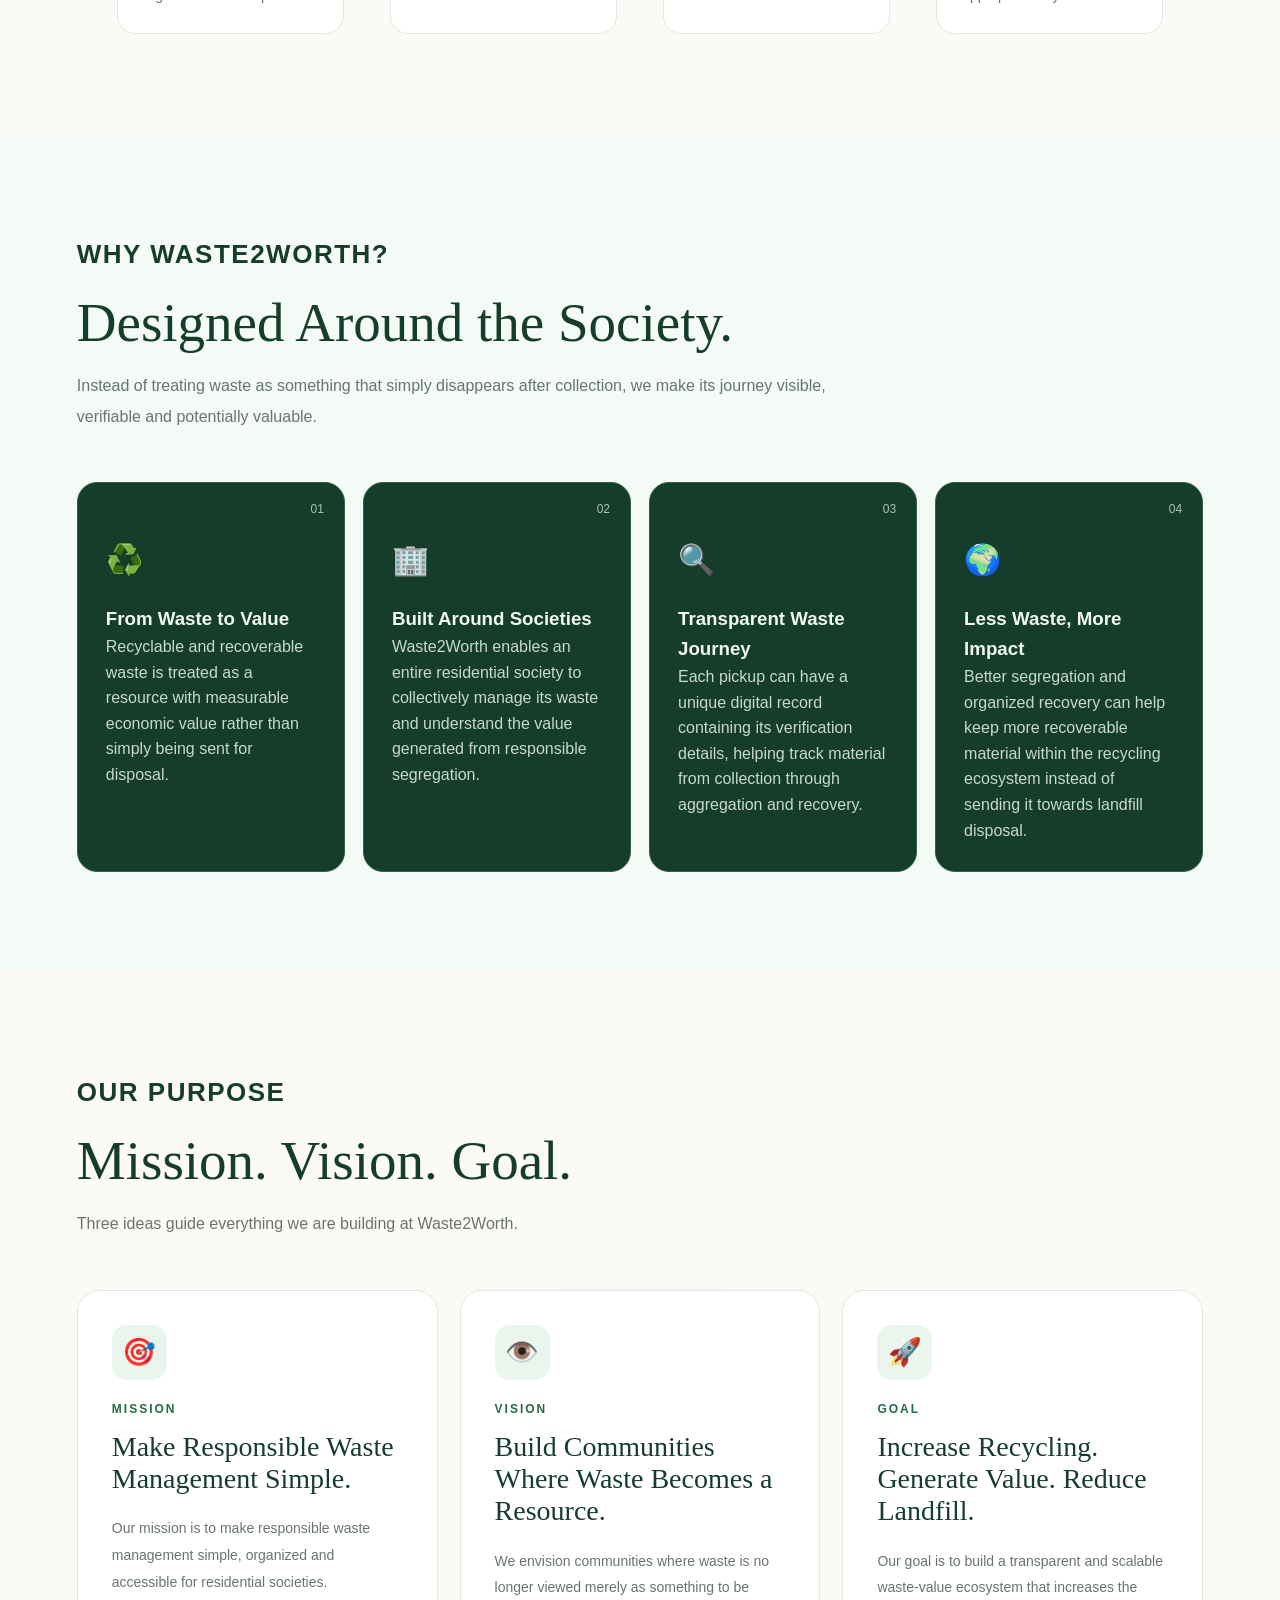
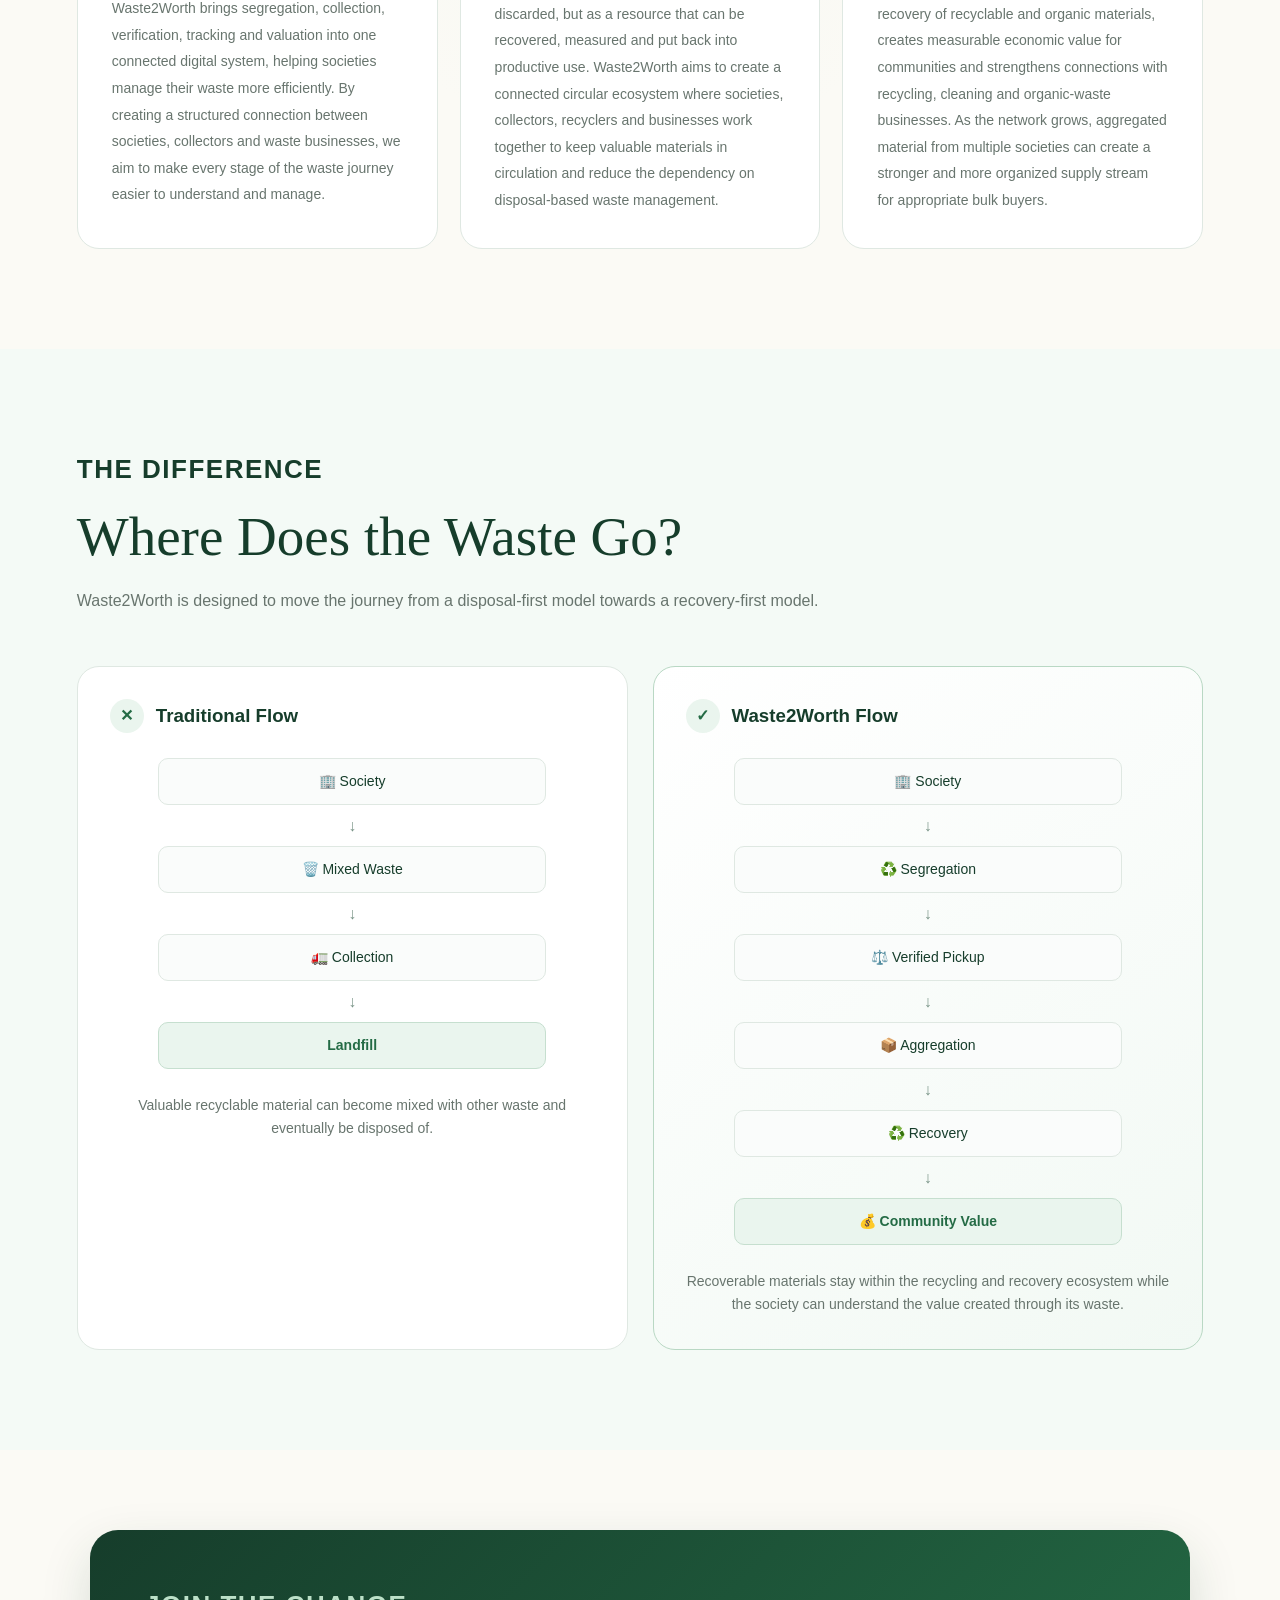
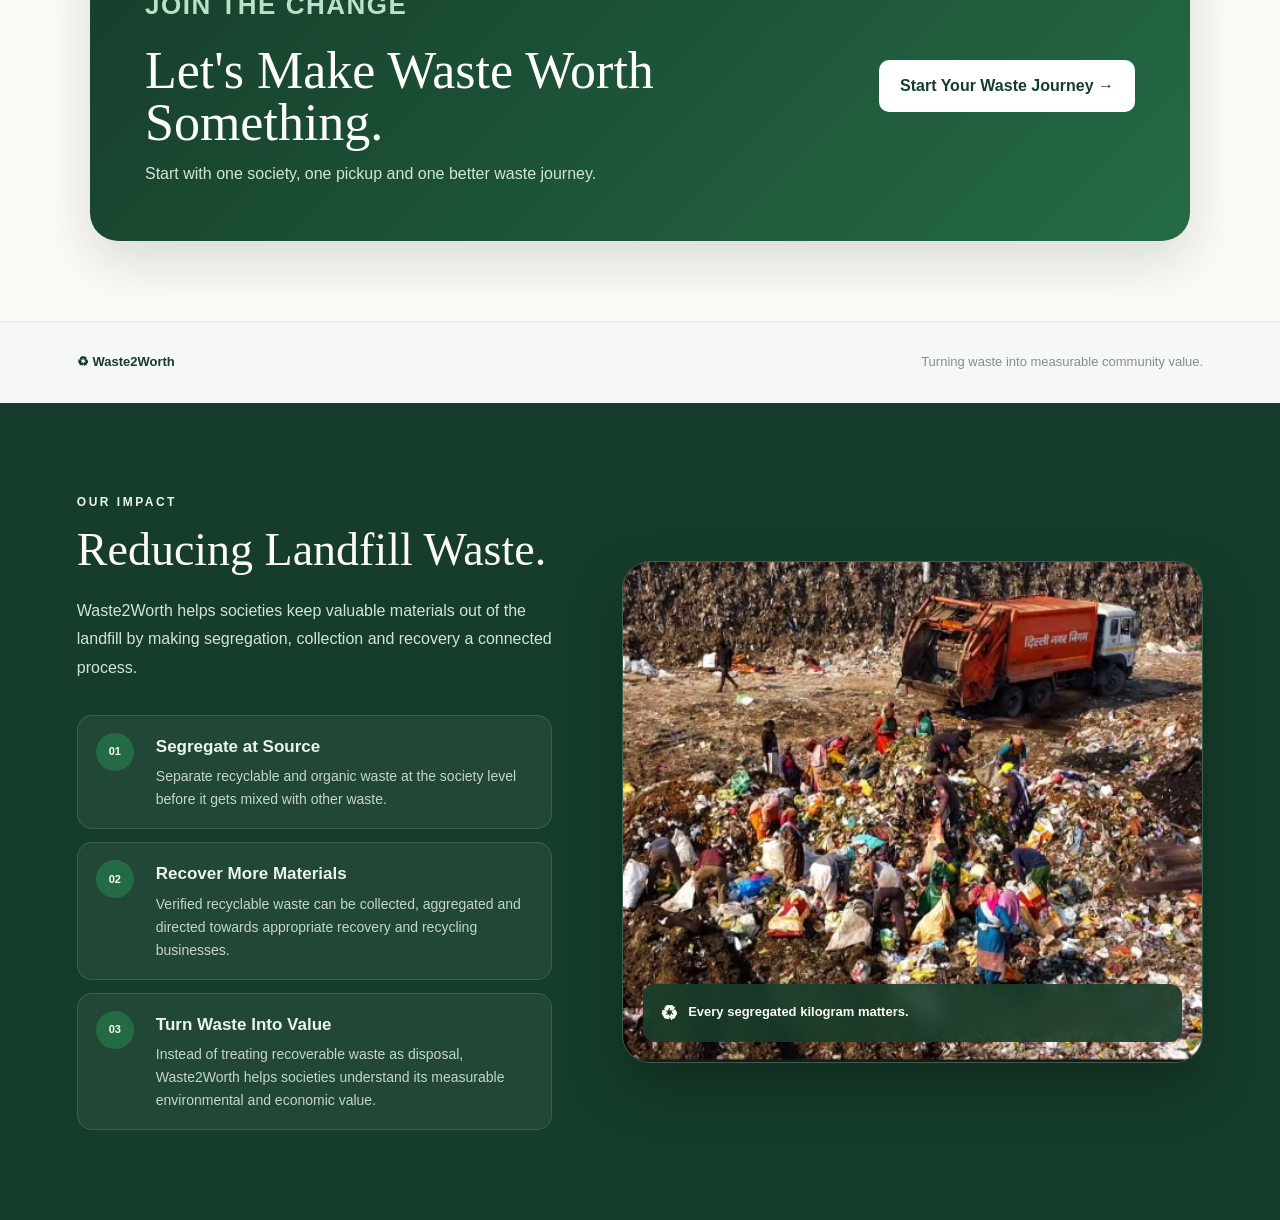
==== commit 1ccb09ab: "Added new file and updated changes" ====
--- a/aboutus.html
+++ b/aboutus.html
@@ -28,7 +28,7 @@
         Waste2Worth
     </div>
 
-    <a href="index.html" class="back-btn">
+    <a href="/dasboard.html" class="back-btn">
         ← Dashboard
     </a>
 
@@ -745,7 +745,7 @@
 
         <div class="image-wrapper">
 
-            <img src="C:\Users\hp\OneDrive\Desktop\first project\Screenshot_4-9-2026_25258_www.bing.com.jpeg"
+            <img src="\Screenshot_4-9-2026_25258_www.bing.com.jpeg"
                  alt="Landfill waste">
 
             <div class="image-caption">
